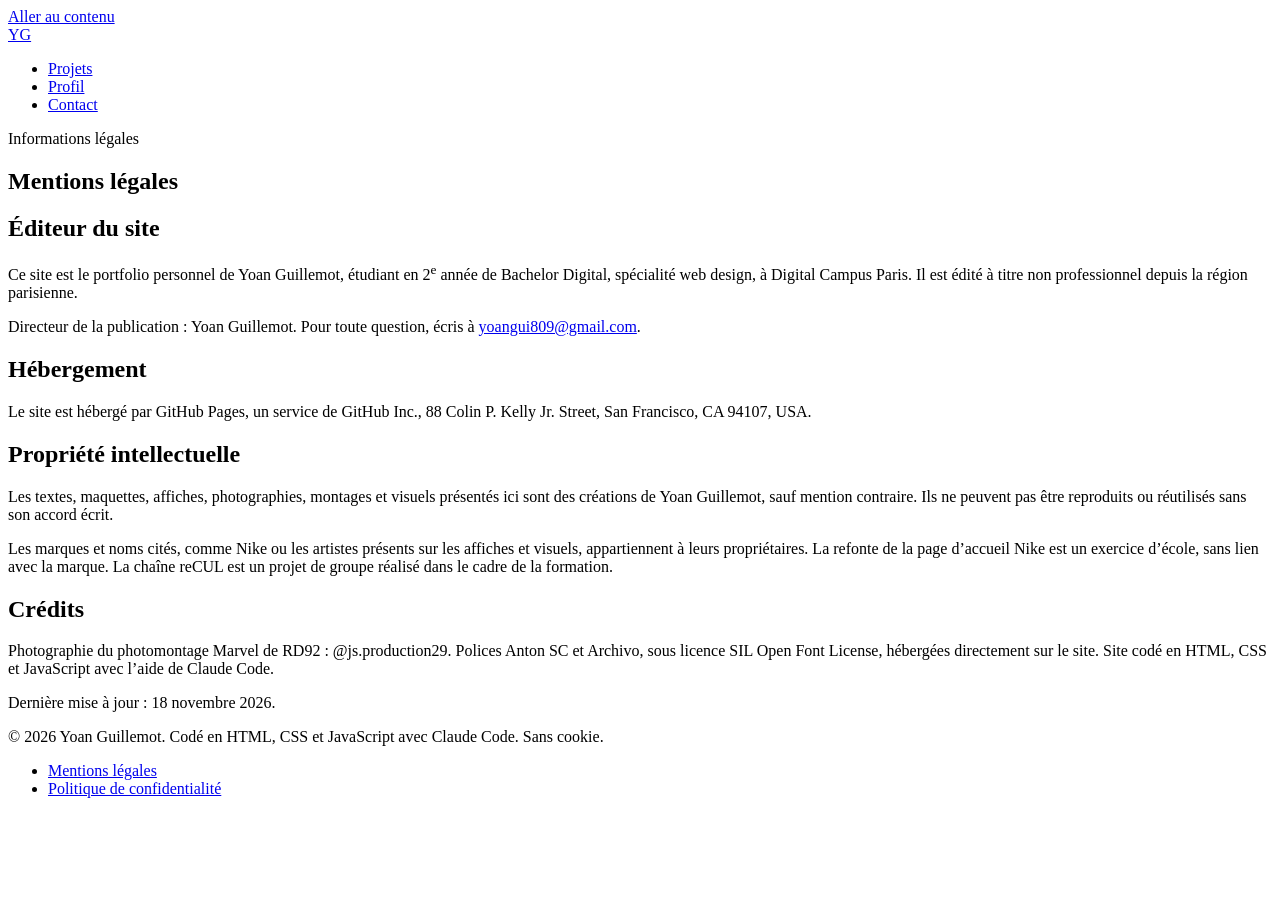
==== mentions-legales.html @ 820a6b9c "Publication portfolio" ====
<!doctype html>
<html lang="fr">
<head>
  <meta charset="utf-8">
  <meta name="viewport" content="width=device-width, initial-scale=1">
  <meta http-equiv="Content-Security-Policy" content="default-src 'self'; script-src 'none'; style-src 'self' 'unsafe-inline'; img-src 'self'; font-src 'self'; connect-src 'none'; object-src 'none'; base-uri 'self'; form-action 'self'; upgrade-insecure-requests">
  <meta name="referrer" content="strict-origin-when-cross-origin">
  <title>Mentions légales | Yoan Guillemot, portfolio</title>
  <meta name="description" content="Mentions légales du portfolio de Yoan Guillemot, étudiant en web design : éditeur, hébergement, propriété intellectuelle et crédits.">
  <link rel="canonical" href="https://heinf0.github.io/portfolio/mentions-legales.html">
  <meta name="theme-color" content="#181717">
  <link rel="icon" href="assets/favicon.svg" type="image/svg+xml">
  <link rel="preload" href="assets/fonts/anton-sc.woff2" as="font" type="font/woff2" crossorigin>
  <link rel="preload" href="assets/fonts/archivo.woff2" as="font" type="font/woff2" crossorigin>
  <link rel="stylesheet" href="css/style.css">
</head>
<body>
  <a class="skip" href="#contenu">Aller au contenu</a>

  <header class="site-header">
    <a class="logo" href="index.html" aria-label="Yoan Guillemot, retour à l’accueil">YG</a>
    <nav aria-label="Navigation principale">
      <ul>
        <li><a href="index.html#interfaces">Projets</a></li>
        <li><a href="index.html#profil">Profil</a></li>
        <li><a href="index.html#contact">Contact</a></li>
      </ul>
    </nav>
  </header>

  <main id="contenu" class="legal">
    <article>
      <p class="eyebrow">Informations légales</p>
      <h1>Mentions légales</h1>

      <h2>Éditeur du site</h2>
      <p>Ce site est le portfolio personnel de Yoan Guillemot, étudiant en 2<sup>e</sup> année de Bachelor Digital, spécialité web design, à Digital Campus Paris. Il est édité à titre non professionnel depuis la région parisienne.</p>
      <p>Directeur de la publication&nbsp;: Yoan Guillemot. Pour toute question, écris à <a href="mailto:yoangui809@gmail.com">yoangui809@gmail.com</a>.</p>

      <h2>Hébergement</h2>
      <p>Le site est hébergé par GitHub Pages, un service de GitHub Inc., 88 Colin P. Kelly Jr. Street, San Francisco, CA 94107, USA.</p>

      <h2>Propriété intellectuelle</h2>
      <p>Les textes, maquettes, affiches, photographies, montages et visuels présentés ici sont des créations de Yoan Guillemot, sauf mention contraire. Ils ne peuvent pas être reproduits ou réutilisés sans son accord écrit.</p>
      <p>Les marques et noms cités, comme Nike ou les artistes présents sur les affiches et visuels, appartiennent à leurs propriétaires. La refonte de la page d’accueil Nike est un exercice d’école, sans lien avec la marque. La chaîne reCUL est un projet de groupe réalisé dans le cadre de la formation.</p>

      <h2>Crédits</h2>
      <p>Photographie du photomontage Marvel de RD92&nbsp;: @js.production29. Polices Anton SC et Archivo, sous licence SIL Open Font License, hébergées directement sur le site. Site codé en HTML, CSS et JavaScript avec l’aide de Claude Code.</p>

      <p class="updated">Dernière mise à jour&nbsp;: 18 novembre 2026.</p>
    </article>
  </main>

  <footer class="site-footer">
    <p>© 2026 Yoan Guillemot. Codé en HTML, CSS et JavaScript avec Claude Code. Sans cookie.</p>
    <ul class="legal-links">
      <li><a class="arrow" href="mentions-legales.html" aria-current="page">Mentions légales</a></li>
      <li><a class="arrow" href="politique-confidentialite.html">Politique de confidentialité</a></li>
    </ul>
  </footer>
</body>
</html>
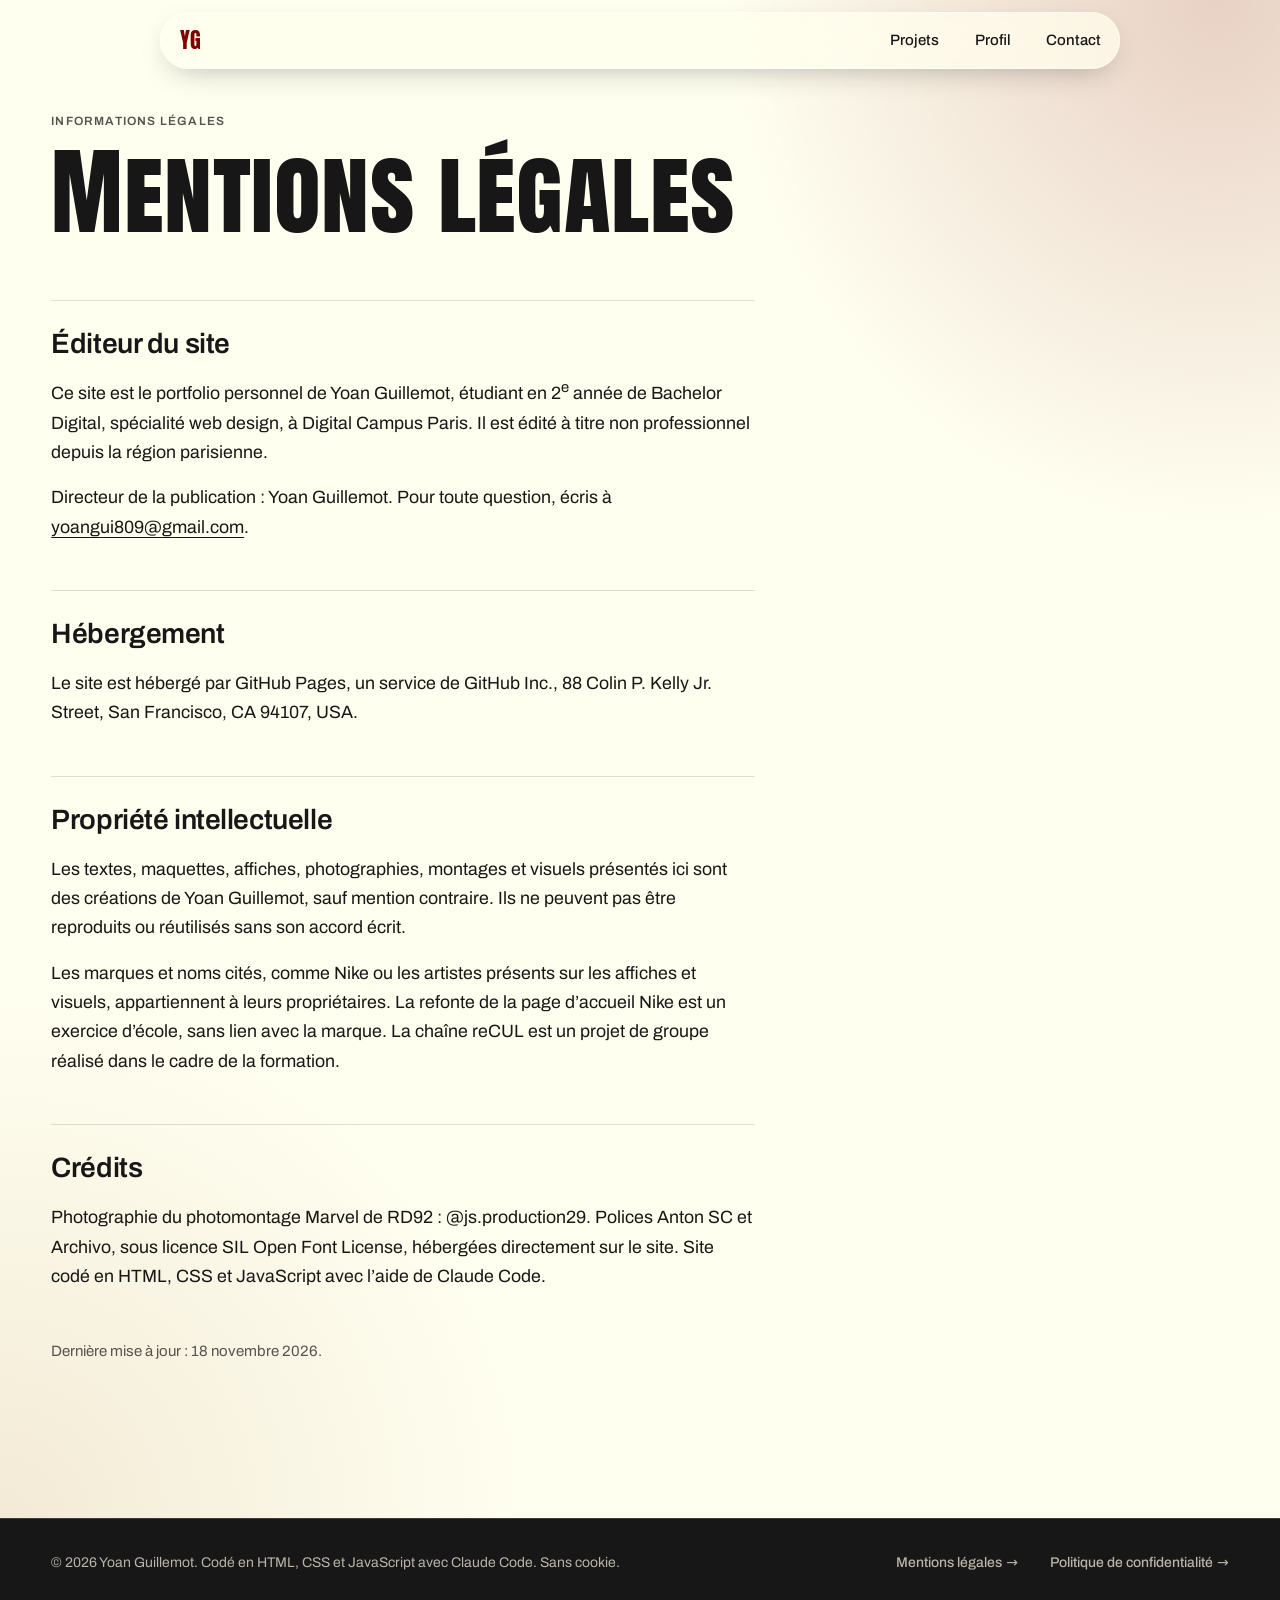
==== commit d5a2e800: "Fix chemins CSS et JS" ====
--- a/mentions-legales.html
+++ b/mentions-legales.html
@@ -12,7 +12,7 @@
   <link rel="icon" href="assets/favicon.svg" type="image/svg+xml">
   <link rel="preload" href="assets/fonts/anton-sc.woff2" as="font" type="font/woff2" crossorigin>
   <link rel="preload" href="assets/fonts/archivo.woff2" as="font" type="font/woff2" crossorigin>
-  <link rel="stylesheet" href="css/style.css">
+  <link rel="stylesheet" href="style.css">
 </head>
 <body>
   <a class="skip" href="#contenu">Aller au contenu</a>
--- a/style.css
+++ b/style.css
@@ -0,0 +1,2186 @@
+@font-face {
+  font-family: "Anton SC";
+  src: url("../assets/fonts/anton-sc.woff2") format("woff2");
+  font-display: swap;
+}
+
+@font-face {
+  font-family: "Archivo";
+  src: url("../assets/fonts/archivo.woff2") format("woff2");
+  font-weight: 400 700;
+  font-display: swap;
+}
+
+:root {
+  --ivory: #fffff0;
+  --sand: #f3ead6;
+  --ink: #181717;
+  --red: #810100;
+  --ember: #4a0a08;
+
+  --bg: var(--ivory);
+  --fg: var(--ink);
+  --muted: #57534e;
+  --accent: var(--red);
+  --line: rgb(24 23 23 / 0.14);
+
+  --display: "Anton SC", "Impact", "Arial Narrow", sans-serif;
+  --text: "Archivo", system-ui, -apple-system, "Segoe UI", sans-serif;
+
+  --gutter: clamp(1rem, 4vw, 3.5rem);
+  --gap: clamp(0.75rem, 1.6vw, 1.5rem);
+  --space: clamp(5rem, 12vw, 11rem);
+  --ease: cubic-bezier(0.16, 1, 0.3, 1);
+  --ease-out: cubic-bezier(0.23, 1, 0.32, 1);
+
+  --shadow:
+    0 1px 1px rgb(12 6 4 / 0.06),
+    0 2px 6px rgb(12 6 4 / 0.08),
+    0 18px 36px -12px rgb(12 6 4 / 0.22),
+    0 48px 90px -30px rgb(12 6 4 / 0.32);
+  --shadow-lift:
+    0 2px 4px rgb(12 6 4 / 0.08),
+    0 10px 20px -6px rgb(12 6 4 / 0.18),
+    0 34px 60px -16px rgb(12 6 4 / 0.34),
+    0 80px 120px -40px rgb(12 6 4 / 0.4);
+  --rim: rgb(255 255 255 / 0.16);
+}
+
+.dark,
+.contact,
+.site-footer {
+  --bg: var(--ink);
+  --fg: var(--ivory);
+  --muted: #b9b4a7;
+  --accent: #ff9b8a;
+  --line: rgb(255 255 240 / 0.16);
+}
+
+*,
+*::before,
+*::after {
+  box-sizing: border-box;
+}
+
+html {
+  scroll-behavior: smooth;
+  scroll-padding-top: 5.5rem;
+  -webkit-text-size-adjust: 100%;
+}
+
+main {
+  overflow-x: clip;
+}
+
+body {
+  margin: 0;
+  background: var(--ivory);
+  color: var(--fg);
+  font: 400 clamp(1rem, 0.95rem + 0.2vw, 1.125rem) / 1.65 var(--text);
+  -webkit-font-smoothing: antialiased;
+}
+
+h1,
+h2,
+h3,
+p,
+dl,
+dd,
+ol,
+ul,
+figure {
+  margin: 0;
+}
+
+ol,
+ul {
+  padding: 0;
+  list-style: none;
+}
+
+sup {
+  line-height: 0;
+}
+
+img {
+  display: block;
+  max-width: 100%;
+  height: auto;
+}
+
+a {
+  color: inherit;
+  text-decoration-thickness: 1px;
+  text-underline-offset: 0.2em;
+}
+
+:focus-visible {
+  outline: 2px solid var(--accent);
+  outline-offset: 3px;
+}
+
+::selection {
+  background: var(--red);
+  color: var(--ivory);
+}
+
+.skip {
+  position: absolute;
+  left: var(--gutter);
+  top: -4rem;
+  z-index: 60;
+  padding: 0.5rem 1rem;
+  background: var(--ink);
+  color: var(--ivory);
+}
+
+.skip:focus {
+  top: 0.5rem;
+}
+
+.eyebrow,
+.kicker,
+.label,
+.timeline time,
+.carousel-hint {
+  font-size: 0.75rem;
+  font-weight: 600;
+  letter-spacing: 0.1em;
+  text-transform: uppercase;
+}
+
+.site-header {
+  position: fixed;
+  top: 0.75rem;
+  left: 50%;
+  z-index: 50;
+  display: flex;
+  align-items: center;
+  justify-content: space-between;
+  gap: 1rem;
+  width: min(100% - 2 * var(--gutter), 60rem);
+  padding: 0.55rem 0.6rem 0.55rem 1.25rem;
+  border-radius: 999px;
+  color: var(--ink);
+  background: rgb(255 255 240 / 0.72);
+  backdrop-filter: blur(16px) saturate(1.5);
+  -webkit-backdrop-filter: blur(16px) saturate(1.5);
+  box-shadow: inset 0 0 0 1px rgb(255 255 255 / 0.5), 0 10px 30px -12px rgb(24 23 23 / 0.35);
+  translate: -50% 0;
+  transition: background-color 0.4s var(--ease-out), color 0.4s var(--ease-out);
+}
+
+.site-header ul a {
+  display: inline-block;
+  padding: 0.45rem 0.6rem;
+}
+
+[data-header="dark"] .site-header {
+  color: var(--ivory);
+  background: rgb(24 23 23 / 0.55);
+  box-shadow: inset 0 0 0 1px rgb(255 255 255 / 0.1), 0 10px 30px -12px rgb(0 0 0 / 0.6);
+}
+
+.logo {
+  font: 1.375rem/1 var(--display);
+  color: var(--red);
+  text-decoration: none;
+  transition: color 0.5s var(--ease);
+}
+
+[data-header="dark"] .logo {
+  color: var(--ivory);
+}
+
+.site-header ul {
+  display: flex;
+  gap: clamp(0rem, 1.5vw, 1rem);
+  font-size: 0.9375rem;
+}
+
+.site-header nav a,
+.arrow {
+  font-weight: 500;
+  text-decoration: none;
+  background: linear-gradient(currentColor, currentColor) 0 100% / 0 1px no-repeat;
+  transition: background-size 0.3s var(--ease-out);
+}
+
+.site-header nav a[aria-current] {
+  background-size: 100% 1px;
+}
+
+@media (hover: hover) and (pointer: fine) {
+  .site-header nav a:hover,
+  .arrow:hover {
+    background-size: 100% 1px;
+  }
+
+  .arrow:hover::after {
+    translate: 0.25em 0;
+  }
+
+  .arrow[download]:hover::after {
+    translate: 0 0.15em;
+  }
+}
+
+.arrow::after {
+  content: "→";
+  display: inline-block;
+  margin-left: 0.3em;
+  transition: translate 0.3s var(--ease-out);
+}
+
+.arrow[download]::after {
+  content: "↓";
+}
+
+.hint {
+  color: var(--muted);
+  font-size: 0.8125rem;
+}
+
+.work,
+.profile,
+.contact,
+.site-footer {
+  padding-inline: var(--gutter);
+}
+
+.eyebrow {
+  color: var(--muted);
+}
+
+h1 .name {
+  display: block;
+  font: clamp(3.6rem, 13vw, 10.5rem) / 0.88 var(--display);
+  letter-spacing: -0.035em;
+  margin-left: -0.04em;
+}
+
+.line {
+  display: block;
+  overflow: hidden;
+  padding: 0 0.08em 0.06em 0;
+}
+
+.line > span {
+  display: block;
+}
+
+.actions {
+  display: flex;
+  flex-wrap: wrap;
+  align-items: center;
+  gap: 1.25rem 2rem;
+  margin-top: 0.5rem;
+}
+
+.button {
+  display: inline-block;
+  padding: 0.95rem 1.6rem;
+  border-radius: 999px;
+  background: var(--ink);
+  color: var(--ivory);
+  font-weight: 600;
+  text-decoration: none;
+  box-shadow: inset 0 1px 0 rgb(255 255 255 / 0.14), 0 10px 20px -12px rgb(24 23 23 / 0.7);
+  transition: background-color 0.2s ease, translate 0.25s var(--ease-out), scale 0.16s var(--ease-out);
+}
+
+@media (hover: hover) and (pointer: fine) {
+  .button:hover {
+    background: var(--red);
+    translate: 0 -2px;
+  }
+}
+
+.button:active {
+  scale: 0.97;
+}
+
+.now {
+  max-width: 34rem;
+  padding-top: 1.25rem;
+  border-top: 1px solid var(--line);
+  color: var(--muted);
+  font-size: 0.9375rem;
+}
+
+.now a {
+  color: var(--fg);
+  font-weight: 600;
+}
+
+.dot {
+  display: inline-block;
+  margin-right: 0.6rem;
+  vertical-align: 0.1em;
+  width: 0.5rem;
+  height: 0.5rem;
+  border-radius: 50%;
+  background: var(--red);
+  animation: pulse 2.4s var(--ease) infinite;
+}
+
+@keyframes pulse {
+  50% {
+    opacity: 0.25;
+  }
+}
+
+.work,
+.profile,
+.contact {
+  position: relative;
+  padding-block: var(--space);
+  color: var(--fg);
+}
+
+#interfaces {
+  background: linear-gradient(var(--ivory), var(--sand));
+}
+
+.dark {
+  padding-top: 0;
+  background:
+    radial-gradient(55% 35% at 100% 18%, rgb(129 1 0 / 0.32), transparent 70%),
+    radial-gradient(45% 30% at 0% 70%, rgb(129 1 0 / 0.18), transparent 70%),
+    var(--ink);
+}
+
+.dark::before,
+.profile::before,
+.contact::before {
+  content: "";
+  display: block;
+  height: clamp(8rem, 26vh, 16rem);
+  margin: 0 calc(var(--gutter) * -1) var(--space);
+  background: linear-gradient(var(--from), var(--via) 55%, var(--to));
+}
+
+.dark::before {
+  --from: #f7f6f2;
+  --via: var(--ember);
+  --to: var(--ink);
+}
+
+.dark + .dark {
+  padding-top: var(--space);
+}
+
+.dark + .dark::before {
+  display: none;
+}
+
+.profile {
+  padding-top: 0;
+  background: linear-gradient(var(--ivory) 30%, var(--sand));
+}
+
+.profile::before {
+  --from: var(--ink);
+  --via: #6b2a1f;
+  --to: var(--ivory);
+}
+
+.contact {
+  padding-top: 0;
+  background:
+    radial-gradient(70% 60% at 10% 100%, rgb(129 1 0 / 0.6), transparent 70%),
+    radial-gradient(40% 40% at 100% 40%, rgb(129 1 0 / 0.2), transparent 70%),
+    var(--ink);
+}
+
+.contact::before {
+  --from: var(--sand);
+  --via: var(--ember);
+  --to: var(--ink);
+}
+
+.section-head {
+  display: grid;
+  gap: 1rem;
+  margin-bottom: clamp(3.5rem, 8vw, 7rem);
+}
+
+.section-head h2,
+.contact h2 {
+  font: clamp(2.6rem, 8vw, 7.5rem) / 0.98 var(--display);
+  letter-spacing: -0.03em;
+  text-wrap: balance;
+}
+
+.section-head > p:last-child {
+  max-width: 36ch;
+  color: var(--muted);
+  font-size: clamp(1.0625rem, 1rem + 0.3vw, 1.25rem);
+}
+
+.project {
+  display: grid;
+  gap: clamp(1.75rem, 4vw, 3rem);
+}
+
+.project + .project {
+  margin-top: var(--space);
+}
+
+.head {
+  display: grid;
+  gap: 0.875rem;
+  align-content: start;
+}
+
+.kicker {
+  display: flex;
+  align-items: baseline;
+  gap: 0.75rem;
+  color: var(--muted);
+}
+
+.num {
+  font-family: var(--display);
+  font-size: 1rem;
+  letter-spacing: 0;
+  color: var(--accent);
+}
+
+.head h3 {
+  max-width: 20ch;
+  font-size: clamp(1.75rem, 1.1rem + 2.4vw, 3.25rem);
+  font-weight: 600;
+  line-height: 1.04;
+  letter-spacing: -0.025em;
+  text-wrap: balance;
+}
+
+.meta {
+  color: var(--muted);
+  font-size: 0.9375rem;
+}
+
+.text {
+  display: grid;
+  gap: 1.1rem;
+  align-content: start;
+  max-width: 38rem;
+}
+
+.text .links,
+.contact .links {
+  display: flex;
+  flex-wrap: wrap;
+  gap: 0.75rem 2rem;
+  padding-top: 0.25rem;
+}
+
+.stage {
+  --tint: transparent;
+  --tint-2: transparent;
+  position: relative;
+  display: grid;
+  gap: var(--gap);
+  align-items: start;
+  padding: clamp(1.25rem, 5vw, 5rem);
+  border-radius: 6px;
+  overflow: hidden;
+  background:
+    radial-gradient(90% 80% at 15% 0%, color-mix(in srgb, var(--tint) 85%, white), transparent 75%),
+    radial-gradient(70% 60% at 100% 100%, color-mix(in srgb, var(--tint-2) 85%, black), transparent 70%),
+    linear-gradient(160deg, var(--tint), var(--tint-2));
+  box-shadow: inset 0 1px 0 rgb(255 255 255 / 0.25), inset 0 0 0 1px rgb(255 255 255 / 0.06);
+}
+
+.stage a {
+  display: block;
+  overflow: hidden;
+  border-radius: var(--r-in, var(--r));
+  cursor: zoom-in;
+}
+
+.stage img {
+  width: 100%;
+  transition: scale 0.6s var(--ease-out);
+}
+
+.stage figure {
+  --r: 0px;
+  position: relative;
+  isolation: isolate;
+  border-radius: var(--r);
+  translate: 0 calc(var(--py, 0px) + var(--lift, 0px));
+  transition: translate 0.3s var(--ease-out);
+}
+
+.stage figure::before {
+  content: "";
+  position: absolute;
+  inset: 0;
+  z-index: -1;
+  border-radius: inherit;
+  box-shadow: var(--shadow-lift);
+  opacity: 0;
+  pointer-events: none;
+  transition: opacity 0.3s var(--ease-out);
+}
+
+.stage figure > a {
+  outline: 1px solid var(--rim);
+  outline-offset: -1px;
+}
+
+@media (hover: hover) and (pointer: fine) {
+  .stage figure:has(> a:hover) {
+    --lift: -3px;
+  }
+
+  .stage figure:has(> a:hover)::before {
+    opacity: 1;
+  }
+
+  .stage a:hover img {
+    scale: 1.03;
+  }
+}
+
+.stage a:active img {
+  scale: 1.01;
+  transition-duration: 0.16s;
+}
+
+figcaption,
+.caption {
+  padding-top: 0.75rem;
+  color: color-mix(in srgb, currentColor 70%, transparent);
+  font-size: 0.8125rem;
+}
+
+.board {
+  --r: 4px;
+}
+
+.board > a {
+  box-shadow: var(--shadow);
+}
+
+[data-layout="single"] .board,
+[data-layout="single"] .video {
+  color: var(--ivory);
+}
+
+.video {
+  --r: 10px;
+  color: var(--ink);
+}
+
+.video > a {
+  box-shadow: var(--shadow);
+}
+
+.browser {
+  --r: 10px;
+  --r-in: 0 0 10px 10px;
+  padding-top: 1.9rem;
+  background:
+    radial-gradient(circle at 1.1rem 0.95rem, #d8d3c6 0.25rem, transparent 0.27rem),
+    radial-gradient(circle at 1.95rem 0.95rem, #d8d3c6 0.25rem, transparent 0.27rem),
+    radial-gradient(circle at 2.8rem 0.95rem, #d8d3c6 0.25rem, transparent 0.27rem),
+    linear-gradient(#fdfcf8, #f2efe5 1.9rem, #fbfaf6 1.9rem);
+  box-shadow: inset 0 1px 0 #fff, inset 0 0 0 1px rgb(24 23 23 / 0.06), var(--shadow);
+}
+
+.browser[data-url]::after {
+  content: attr(data-url);
+  position: absolute;
+  top: 0.45rem;
+  left: 50%;
+  translate: -50% 0;
+  padding: 0.1rem 0.9rem;
+  border-radius: 999px;
+  background: #efece3;
+  color: #7d786d;
+  font-size: 0.6875rem;
+  white-space: nowrap;
+}
+
+.browser.ghost {
+  background: rgb(255 255 255 / 0.55);
+}
+
+.browser.ghost figcaption {
+  padding: 0.6rem 0.9rem 0.8rem;
+  color: #6f6a60;
+}
+
+.card {
+  --r: 10px;
+  --r-in: 6px;
+  padding: 0.6rem 0.6rem 0;
+  background: rgb(255 255 255 / 0.82);
+  color: #5d6275;
+  box-shadow: inset 0 1px 0 #fff, inset 0 0 0 1px rgb(24 23 23 / 0.05), var(--shadow);
+}
+
+.card figcaption {
+  padding: 0.5rem 0.2rem 0.7rem;
+}
+
+.phone {
+  --r: 1.9rem;
+  --r-in: 1.5rem;
+  padding: 0.45rem;
+  background: linear-gradient(150deg, #34343a, #0d0d10 45%, #1b1b20);
+  box-shadow:
+    inset 0 0 0 1px rgb(255 255 255 / 0.1),
+    inset 0 1px 0 rgb(255 255 255 / 0.22),
+    var(--shadow);
+}
+
+.phone figcaption {
+  position: absolute;
+  bottom: -2rem;
+  left: 0.5rem;
+  color: var(--ink);
+}
+
+.phone.scroll img {
+  aspect-ratio: 9 / 18;
+  object-fit: cover;
+  object-position: top;
+}
+
+.poster > a {
+  box-shadow: 0 2px 6px rgb(0 0 0 / 0.3), 0 36px 70px -28px rgb(0 0 0 / 0.85);
+}
+
+[data-layout="single"] {
+  justify-items: center;
+}
+
+[data-layout="single"] figure {
+  width: min(100%, 68rem);
+}
+
+#recul .video {
+  width: min(100%, 776px);
+}
+
+[data-layout="phones"] .board {
+  justify-self: center;
+  width: min(100%, 883px);
+}
+
+.card {
+  justify-self: center;
+  width: min(100%, calc(var(--native) / 1.03 + 1.2rem));
+}
+
+[data-layout="lead-cards"] {
+  grid-template-columns: repeat(3, minmax(0, 1fr));
+}
+
+[data-layout="lead-cards"] .browser {
+  grid-column: 1 / -1;
+}
+
+#campus-connect .browser {
+  justify-self: center;
+  width: min(100%, 1506px);
+}
+
+#noise .browser {
+  justify-self: center;
+  width: min(100%, 914px);
+}
+
+[data-layout="phones"] .phone {
+  justify-self: center;
+  width: min(100%, calc(390px + 0.6rem));
+}
+
+[data-layout="pair"] .ghost {
+  max-width: 28rem;
+}
+
+[data-layout="noise"] .phone {
+  width: min(62%, 16rem);
+  justify-self: center;
+  margin: 0 auto 2rem;
+}
+
+[data-layout="phones"] {
+  grid-template-columns: repeat(3, minmax(0, 1fr));
+  gap: clamp(0.5rem, 2vw, 2rem);
+}
+
+[data-layout="phones"] .board {
+  grid-column: 1 / -1;
+  margin-top: clamp(1.5rem, 4vw, 3rem);
+  color: var(--ink);
+}
+
+[data-layout="phones"] .phone,
+.shorts .phone {
+  --r: 1.4rem;
+  --r-in: 1.15rem;
+  padding: 0.3rem;
+}
+
+.heinfo {
+  --y: #f1ff0a;
+  --n: #0d0d11;
+  padding-inline: 0;
+  color: var(--y);
+  background:
+    radial-gradient(50% 45% at 85% 10%, rgb(241 255 10 / 0.22), transparent 70%),
+    radial-gradient(40% 40% at 0% 100%, rgb(241 255 10 / 0.1), transparent 70%),
+    var(--n);
+  box-shadow: 0 0 0 1px rgb(241 255 10 / 0.12) inset;
+}
+
+.heinfo .mark {
+  width: clamp(4.5rem, 10vw, 7.5rem);
+  margin-left: clamp(1.25rem, 5vw, 5rem);
+  border-radius: 50%;
+  box-shadow: 0 0 0 1px rgb(241 255 10 / 0.5);
+}
+
+.carousel {
+  display: grid;
+  grid-auto-flow: column;
+  grid-auto-columns: clamp(14rem, 62vw, 20rem);
+  gap: var(--gap);
+  padding: 0.5rem clamp(1.25rem, 5vw, 5rem) 1rem;
+  overflow-x: auto;
+  overscroll-behavior-x: contain;
+  scroll-snap-type: x mandatory;
+  scroll-padding-inline: clamp(1.25rem, 5vw, 5rem);
+  scrollbar-width: thin;
+  scrollbar-color: rgb(241 255 10 / 0.4) transparent;
+}
+
+.slide {
+  --r: 6px;
+  scroll-snap-align: start;
+}
+
+.slide > a {
+  box-shadow: 0 2px 6px rgb(0 0 0 / 0.4), 0 30px 50px -24px rgb(0 0 0 / 0.85);
+}
+
+.carousel-hint {
+  margin-top: -0.5rem;
+  padding-inline: clamp(1.25rem, 5vw, 5rem);
+  color: rgb(241 255 10 / 0.7);
+}
+
+.shorts {
+  display: grid;
+  grid-template-columns: repeat(3, minmax(0, 1fr));
+  gap: clamp(0.5rem, 2vw, 2rem);
+  width: 100%;
+  max-width: 44rem;
+  margin: clamp(1.5rem, 4vw, 3rem) auto 0;
+  padding-inline: clamp(1.25rem, 5vw, 5rem);
+}
+
+.heinfo .caption {
+  padding-inline: clamp(1.25rem, 5vw, 5rem);
+  color: rgb(241 255 10 / 0.7);
+}
+
+.bio {
+  display: grid;
+  gap: clamp(2rem, 5vw, 4rem);
+}
+
+.portrait {
+  overflow: hidden;
+  border-radius: 6px;
+  box-shadow: var(--shadow);
+}
+
+.portrait a {
+  display: block;
+  cursor: zoom-in;
+}
+
+.bio .text {
+  max-width: 40rem;
+}
+
+.lead {
+  font-size: clamp(1.3rem, 1rem + 1.2vw, 2rem);
+  line-height: 1.28;
+  letter-spacing: -0.012em;
+}
+
+.facts {
+  display: grid;
+  gap: clamp(3rem, 6vw, 4rem);
+  margin-top: var(--space);
+}
+
+.facts h3 {
+  margin-bottom: 1.25rem;
+  padding-bottom: 0.75rem;
+  border-bottom: 1px solid var(--ink);
+  font-size: 1.125rem;
+  font-weight: 600;
+}
+
+.facts dt {
+  font-weight: 600;
+}
+
+.facts dd {
+  margin-bottom: 1.1rem;
+  color: var(--muted);
+}
+
+.tools {
+  font-size: 0.9375rem;
+}
+
+.tools .label {
+  display: block;
+  margin-bottom: 0.25rem;
+  color: var(--muted);
+}
+
+.timeline li {
+  display: grid;
+  grid-template-columns: 6.5rem 1fr;
+  gap: 0 1rem;
+  padding-block: 0.8rem;
+  border-bottom: 1px solid var(--line);
+}
+
+.timeline time {
+  grid-row: span 2;
+  padding-top: 0.3em;
+  color: var(--red);
+}
+
+.timeline .where {
+  color: var(--muted);
+  font-size: 0.9375rem;
+}
+
+.contact {
+  display: grid;
+  gap: clamp(1.75rem, 4vw, 3rem);
+}
+
+.contact h2 {
+  max-width: 14ch;
+}
+
+.mail {
+  font-size: clamp(1.4rem, 0.6rem + 5.2vw, 5.5rem);
+  font-weight: 600;
+  letter-spacing: -0.03em;
+  line-height: 1;
+  overflow-wrap: anywhere;
+  text-decoration-thickness: 0.05em;
+  text-underline-offset: 0.14em;
+  transition: color 0.35s var(--ease);
+}
+
+.mail:hover {
+  color: var(--accent);
+}
+
+.site-footer {
+  display: flex;
+  flex-wrap: wrap;
+  justify-content: space-between;
+  gap: 1rem 2rem;
+  padding-block: 2rem;
+  background: var(--ink);
+  color: var(--muted);
+  border-top: 1px solid var(--line);
+  font-size: 0.875rem;
+}
+
+.legal-links {
+  display: flex;
+  flex-wrap: wrap;
+  gap: 0.5rem 2rem;
+}
+
+.legal {
+  padding: clamp(3.5rem, 9vw, 7rem) var(--gutter) var(--space);
+  background:
+    radial-gradient(55% 50% at 95% 0%, rgb(129 1 0 / 0.18), transparent 70%),
+    radial-gradient(60% 50% at 0% 100%, var(--sand), transparent 70%),
+    var(--ivory);
+}
+
+.legal article {
+  max-width: 44rem;
+}
+
+.legal h1 {
+  margin: 1rem 0 clamp(2.5rem, 6vw, 4rem);
+  font: clamp(2.6rem, 8vw, 6rem) / 0.92 var(--display);
+  letter-spacing: -0.03em;
+  text-wrap: balance;
+}
+
+.legal h2 {
+  margin: 3rem 0 0.75rem;
+  padding-top: 1.25rem;
+  border-top: 1px solid var(--line);
+  font-size: clamp(1.25rem, 1rem + 1vw, 1.75rem);
+  font-weight: 600;
+  letter-spacing: -0.015em;
+}
+
+.legal p + p {
+  margin-top: 1rem;
+}
+
+.legal .updated {
+  margin-top: 3rem;
+  color: var(--muted);
+  font-size: 0.9375rem;
+}
+
+.viewer {
+  width: 100%;
+  max-width: none;
+  height: 100%;
+  max-height: none;
+  margin: 0;
+  padding: var(--gutter);
+  border: 0;
+  background: rgb(24 23 23 / 0.95);
+  --accent: var(--ivory);
+}
+
+.viewer[open] {
+  display: grid;
+  place-items: center;
+  animation: fade 0.25s var(--ease-out);
+}
+
+.viewer::backdrop {
+  background: transparent;
+}
+
+body:has(.viewer[open]) {
+  overflow: hidden;
+}
+
+.viewer img {
+  max-width: 100%;
+  max-height: calc(100dvh - 2 * var(--gutter) - 3rem);
+  object-fit: contain;
+  animation: rise 0.4s var(--ease-out);
+}
+
+.viewer form {
+  position: absolute;
+  top: 1rem;
+  right: var(--gutter);
+}
+
+.viewer button {
+  padding: 0.5rem 0;
+  border: 0;
+  background: none;
+  color: var(--ivory);
+  font: 600 0.8125rem var(--text);
+  letter-spacing: 0.1em;
+  text-transform: uppercase;
+  cursor: pointer;
+}
+
+@keyframes fade {
+  from {
+    opacity: 0;
+  }
+}
+
+@keyframes rise {
+  from {
+    opacity: 0;
+    transform: translateY(1rem) scale(0.96);
+  }
+}
+
+.js [data-reveal],
+.js .timeline li,
+.js .facts h3,
+.js .facts dt,
+.js .facts dd,
+.js .tools,
+.js .section-head > * {
+  --le: clamp(0, calc(var(--e, 1) * 1.25 - var(--o, 0)), 1);
+  opacity: clamp(0, calc(var(--le) * 1.6 - 0.15), 1);
+  transform: translate3d(0, calc((1 - var(--le)) * 4.5rem), 0);
+}
+
+.js .section-head[data-reveal] {
+  opacity: 1;
+  transform: none;
+}
+
+.js .section-head > * {
+  transform: translate3d(calc((1 - var(--le)) * -5vw), calc((1 - var(--le)) * 2rem), 0);
+}
+
+.js .section-head > :nth-child(2),
+.js .project .text,
+.js .facts dd {
+  --o: 0.12;
+}
+
+.js .section-head > :nth-child(3) {
+  --o: 0.24;
+}
+
+.js .timeline li {
+  transform: translate3d(calc((1 - var(--le)) * -3rem), 0, 0);
+}
+
+.js .stage[data-reveal] {
+  opacity: clamp(0, calc(var(--e, 1) * 2), 1);
+  transform: translate3d(0, calc((1 - var(--le)) * 6rem), 0) scale(calc(0.9 + 0.1 * var(--le)));
+}
+
+.js .stage figure {
+  --fe: clamp(0, calc(var(--e, 1) * 1.5 - var(--o, 0)), 1);
+  opacity: clamp(0, calc(var(--fe) * 1.6), 1);
+  transform: translate3d(0, calc((1 - var(--fe)) * 3rem), 0);
+}
+
+.js .stage figure img,
+.js .portrait img {
+  transform: scale(calc(1.12 - 0.12 * var(--fe, var(--e, 1))));
+}
+
+.js .feature-photo img {
+  transform: scale(calc(1.18 - 0.18 * var(--e, 1)));
+}
+
+.js .track .poster {
+  opacity: calc(0.3 + 0.7 * var(--e, 1));
+  transform: scale(calc(0.86 + 0.14 * var(--e, 1)));
+}
+
+.js .set-card {
+  opacity: clamp(0, calc(var(--e, 1) * 1.6), 1);
+  transform: translate3d(calc((1 - var(--e, 1)) * 6rem), 0, 0);
+}
+
+@media (min-width: 48em) and (prefers-reduced-motion: no-preference) {
+  .js main > section:not([data-pin]) {
+    scale: calc(0.95 + 0.05 * var(--se, 1));
+    border-radius: calc((1 - var(--se, 1)) * 3rem) calc((1 - var(--se, 1)) * 3rem) 0 0;
+    transform-origin: 50% 0;
+  }
+}
+
+.js .line > span {
+  transform: translate3d(0, 105%, 0);
+  transition: transform 1s var(--ease-out);
+}
+
+.js .line + .line > span {
+  transition-delay: 60ms;
+}
+
+.ready .line > span {
+  transform: none;
+}
+
+.js .opening .role,
+.js .opening .actions,
+.js .opening .eyebrow {
+  opacity: 0;
+  transition: opacity 0.8s var(--ease-out) 260ms;
+}
+
+.ready .opening .role,
+.ready .opening .actions,
+.ready .opening .eyebrow {
+  opacity: 1;
+}
+
+[data-speed] {
+  translate: 0 var(--py, 0px);
+  will-change: translate;
+}
+
+@media (min-width: 48em) {
+  [data-layout="pair"] {
+    grid-template-columns: repeat(12, minmax(0, 1fr));
+  }
+
+  [data-layout="pair"] > :first-child {
+    grid-column: 1 / 11;
+  }
+
+  [data-layout="pair"] > :nth-child(2) {
+    grid-column: 5 / 13;
+    grid-row: 2;
+    margin-top: -12%;
+  }
+
+  [data-layout="pair"] .ghost {
+    grid-column: 1 / 5;
+    grid-row: 2;
+    align-self: end;
+  }
+
+  [data-layout="noise"] {
+    grid-template-columns: repeat(12, minmax(0, 1fr));
+    align-items: center;
+  }
+
+  [data-layout="noise"] .browser {
+    grid-column: 1 / 9;
+  }
+
+  [data-layout="noise"] .phone {
+    grid-column: 9 / 13;
+    width: min(100%, 17rem);
+    margin: 0 0 2rem;
+    justify-self: center;
+  }
+
+  [data-layout="phones"] {
+    padding-inline: clamp(3rem, 10vw, 9rem);
+  }
+
+  .bio {
+    grid-template-columns: 5fr 7fr;
+    align-items: start;
+  }
+
+  .facts {
+    grid-template-columns: repeat(2, minmax(0, 1fr));
+  }
+
+  .facts > :first-child {
+    grid-column: 1 / -1;
+  }
+
+  .facts > :first-child dl {
+    display: grid;
+    grid-template-columns: repeat(2, minmax(0, 1fr));
+    column-gap: var(--gap);
+  }
+}
+
+@media (min-width: 64em) {
+  .section-head {
+    grid-template-columns: repeat(12, minmax(0, 1fr));
+    column-gap: var(--gap);
+    align-items: end;
+  }
+
+  .section-head .eyebrow {
+    grid-column: 1 / -1;
+  }
+
+  .section-head h2 {
+    grid-column: 1 / 9;
+  }
+
+  .section-head > p:last-child {
+    grid-column: 9 / -1;
+  }
+
+  .project {
+    grid-template-columns: repeat(12, minmax(0, 1fr));
+    column-gap: var(--gap);
+    row-gap: clamp(2.5rem, 4vw, 3.5rem);
+  }
+
+  .project .head {
+    grid-column: 1 / 7;
+  }
+
+  .project .text {
+    grid-column: 8 / -1;
+    padding-top: 2rem;
+  }
+
+  .project .stage {
+    grid-column: 1 / -1;
+  }
+
+  .project:nth-of-type(even) .head {
+    grid-column: 7 / -1;
+    grid-row: 1;
+  }
+
+  .project:nth-of-type(even) .text {
+    grid-column: 1 / 6;
+    grid-row: 1;
+  }
+
+  .heinfo {
+    grid-template-columns: auto 1fr;
+    align-items: center;
+  }
+
+  .heinfo .carousel,
+  .heinfo .carousel-hint,
+  .heinfo .shorts,
+  .heinfo .caption {
+    grid-column: 1 / -1;
+  }
+
+  .carousel {
+    grid-auto-columns: clamp(16rem, 22vw, 21rem);
+  }
+
+  .facts {
+    grid-template-columns: 5fr 7fr;
+  }
+
+  .facts > :first-child {
+    grid-column: auto;
+    grid-row: span 2;
+  }
+
+  .facts > :first-child dl {
+    display: block;
+  }
+
+  .facts > :last-child {
+    grid-column: 2;
+  }
+}
+
+@media (prefers-reduced-motion: reduce) {
+  html {
+    scroll-behavior: auto;
+  }
+
+  *,
+  *::before,
+  *::after {
+    animation-duration: 0.01ms !important;
+    animation-iteration-count: 1 !important;
+    transition-property: opacity, color, background-color !important;
+    transition-duration: 0.2s !important;
+    transition-delay: 0s !important;
+  }
+
+  .js [data-reveal],
+  .js .stage figure,
+  .js .stage figure img,
+  .js .portrait img,
+  .js .feature-photo img,
+  .js .timeline li,
+  .js .facts h3,
+  .js .facts dt,
+  .js .facts dd,
+  .js .tools,
+  .js .section-head > *,
+  .js .track .poster,
+  .js .set-card,
+  .js .line > span {
+    opacity: 1;
+    transform: none;
+  }
+
+  [data-pin] {
+    height: auto !important;
+  }
+
+  .manifesto {
+    --p: 1;
+  }
+
+  .manifesto .pin-stage,
+  .hscroll .pin-stage {
+    position: relative;
+    height: auto;
+    overflow-x: auto !important;
+  }
+
+  .opening .pin-stage {
+    position: relative;
+  }
+}
+
+.pin-stage {
+  position: sticky;
+  top: 0;
+  height: 100svh;
+  overflow: hidden;
+}
+
+.opening {
+  --k: clamp(0, calc(var(--p, 0) * 1.7), 1);
+  --t: clamp(0, calc(var(--p, 0) * 2.2 - 1.1), 1);
+  --s: 0.42;
+  position: relative;
+  height: 260svh;
+  background:
+    radial-gradient(55% 60% at 95% 10%, rgb(129 1 0 / 0.2), transparent 70%),
+    radial-gradient(70% 60% at 0% 100%, var(--sand), transparent 70%),
+    var(--ivory);
+}
+
+.opening-media {
+  position: absolute;
+  inset: 0;
+  overflow: hidden;
+  border-radius: calc(var(--k) * 36px);
+  transform-origin: 50% 36%;
+  transform: scale(calc(1 - (1 - var(--s)) * var(--k)));
+  box-shadow: var(--shadow);
+}
+
+.opening-media img {
+  width: 100%;
+  height: 100%;
+  object-fit: cover;
+  transform: scale(calc(1.12 - 0.12 * var(--k)));
+}
+
+.opening-media::after {
+  content: "";
+  position: absolute;
+  inset: 0;
+  background: linear-gradient(180deg, rgb(12 6 4 / 0.15), rgb(12 6 4 / 0.7) 85%);
+  opacity: calc(1 - var(--k));
+}
+
+.opening-title {
+  position: absolute;
+  inset: auto var(--gutter) clamp(2rem, 7vh, 4.5rem);
+  display: grid;
+  gap: clamp(1.25rem, 3vh, 2rem);
+  color: var(--ivory);
+  opacity: calc(1 - var(--k) * 2.4);
+  transform: translate3d(0, calc(var(--k) * -6vh), 0);
+}
+
+.opening-title .eyebrow {
+  color: rgb(255 255 240 / 0.75);
+}
+
+.opening .role {
+  display: block;
+  max-width: 24ch;
+  margin-top: clamp(0.75rem, 2vh, 1.5rem);
+  font-size: clamp(1.2rem, 1rem + 1.2vw, 2rem);
+  font-weight: 500;
+  line-height: 1.2;
+  color: #ffd2c8;
+}
+
+.opening .button {
+  background: var(--ivory);
+  color: var(--ink);
+}
+
+.satellites figure {
+  position: absolute;
+  width: clamp(6.5rem, 15vw, 15rem);
+  overflow: hidden;
+  border-radius: 10px;
+  box-shadow: var(--shadow);
+  opacity: var(--k);
+  transform: translate3d(calc((1 - var(--k)) * var(--x)), calc((1 - var(--k)) * var(--y)), 0) scale(calc(0.85 + 0.15 * var(--k)));
+}
+
+.satellites img {
+  width: 100%;
+}
+
+.satellites .s1 { --x: -60vw; --y: -20vh; top: 9%; left: var(--gutter); }
+.satellites .s2 { --x: 60vw; --y: -25vh; top: 12%; right: var(--gutter); width: clamp(6rem, 12vw, 12rem); }
+.satellites .s3 { --x: -55vw; --y: 30vh; bottom: 11%; left: 8%; width: clamp(8rem, 18vw, 18rem); }
+.satellites .s4 { --x: 55vw; --y: 35vh; bottom: 8%; right: 7%; width: clamp(5.5rem, 11vw, 11rem); }
+
+.opening-line {
+  position: absolute;
+  inset: auto var(--gutter) clamp(1.5rem, 6vh, 3.5rem);
+  max-width: 18ch;
+  margin-inline: auto;
+  font: clamp(1.6rem, 1rem + 2.6vw, 3.4rem) / 1 var(--display);
+  letter-spacing: -0.02em;
+  text-align: center;
+  text-wrap: balance;
+  opacity: var(--t);
+  transform: translate3d(0, calc((1 - var(--t)) * 3rem), 0);
+}
+
+.manifesto {
+  position: relative;
+  height: 230svh;
+  background: linear-gradient(var(--ivory), var(--sand));
+}
+
+.manifesto .pin-stage {
+  display: grid;
+  align-content: center;
+  gap: clamp(2rem, 6vh, 4rem);
+  padding: 5rem var(--gutter) 3rem;
+}
+
+.words {
+  max-width: 24ch;
+  font-size: clamp(1.9rem, 1rem + 3.4vw, 4.6rem);
+  font-weight: 600;
+  line-height: 1.08;
+  letter-spacing: -0.03em;
+  text-wrap: pretty;
+}
+
+.words span {
+  opacity: clamp(0.13, calc(var(--p, 0) * 1.35 * var(--n) - var(--i)), 1);
+}
+
+.manifesto-foot {
+  display: grid;
+  gap: 1rem;
+  max-width: 34rem;
+  color: var(--muted);
+  opacity: clamp(0, calc(var(--p, 0) * 4 - 2.8), 1);
+}
+
+.manifesto-foot strong {
+  color: var(--fg);
+}
+
+.hscroll .pin-stage {
+  display: flex;
+  align-items: center;
+  height: auto;
+  overflow-x: auto;
+  scroll-snap-type: x mandatory;
+  scrollbar-width: none;
+}
+
+.track {
+  display: flex;
+  gap: clamp(1rem, 2.5vw, 2.5rem);
+  padding: 2rem var(--gutter);
+  will-change: transform;
+}
+
+.poster-set {
+  display: flex;
+  flex: none;
+  align-items: center;
+  gap: inherit;
+}
+
+.set-card {
+  display: grid;
+  flex: none;
+  gap: 0.875rem;
+  align-content: center;
+  width: min(82vw, 26rem);
+  scroll-snap-align: start;
+}
+
+.set-card h3,
+.panel h3 {
+  font-size: clamp(1.6rem, 1.1rem + 1.8vw, 2.6rem);
+  font-weight: 600;
+  line-height: 1.05;
+  letter-spacing: -0.025em;
+  text-wrap: balance;
+}
+
+.set-card > p:last-child {
+  margin-top: 0.5rem;
+}
+
+.track .poster {
+  --r: 4px;
+  flex: none;
+  position: relative;
+  scroll-snap-align: center;
+  transition: translate 0.3s var(--ease-out);
+}
+
+.track .poster img {
+  width: auto;
+  height: min(62svh, 34rem);
+  transition: scale 0.6s var(--ease-out);
+}
+
+.track .poster > a {
+  display: block;
+  overflow: hidden;
+  border-radius: var(--r);
+  outline: 1px solid var(--rim);
+  outline-offset: -1px;
+  cursor: zoom-in;
+}
+
+@media (hover: hover) and (pointer: fine) {
+  .track .poster:has(> a:hover) {
+    translate: 0 -4px;
+  }
+
+  .track .poster a:hover img {
+    scale: 1.03;
+  }
+}
+
+.feature {
+  display: grid;
+  margin-top: var(--space);
+}
+
+.feature-photo {
+  grid-area: 1 / 1;
+  position: sticky;
+  top: 0;
+  height: 100svh;
+  padding: 5rem 0 1.25rem;
+}
+
+.feature-photo a {
+  display: block;
+  height: 100%;
+  overflow: hidden;
+  border-radius: 18px;
+  box-shadow: var(--shadow);
+  cursor: zoom-in;
+}
+
+.feature-photo img {
+  width: 100%;
+  height: 100%;
+  object-fit: cover;
+  transition: scale 0.8s var(--ease-out);
+}
+
+.feature-panels {
+  grid-area: 1 / 1;
+  position: relative;
+  z-index: 1;
+  display: grid;
+  gap: 45svh;
+  align-content: start;
+  padding: 70svh clamp(1rem, 4vw, 3.5rem) 30svh;
+}
+
+.panel {
+  display: grid;
+  gap: 0.875rem;
+  width: min(100%, 30rem);
+  padding: clamp(1.25rem, 3vw, 2.25rem);
+  border-radius: 16px;
+  background: rgb(24 23 23 / 0.72);
+  backdrop-filter: blur(18px) saturate(1.3);
+  -webkit-backdrop-filter: blur(18px) saturate(1.3);
+  box-shadow: inset 0 0 0 1px rgb(255 255 255 / 0.1), var(--shadow);
+}
+
+.panel.shots {
+  grid-template-columns: repeat(2, minmax(0, 1fr));
+  gap: 0.75rem;
+  justify-self: end;
+  padding: 0.75rem;
+}
+
+.panel.shots a {
+  display: block;
+  overflow: hidden;
+  border-radius: 8px;
+  cursor: zoom-in;
+}
+
+.panel.shots img {
+  width: 100%;
+  aspect-ratio: 4 / 3;
+  object-fit: cover;
+  transition: scale 0.6s var(--ease-out);
+}
+
+@media (hover: hover) and (pointer: fine) {
+  .feature a:hover img {
+    scale: 1.03;
+  }
+}
+
+@media (max-width: 47.99em) {
+  .opening {
+    --s: 0.5;
+    height: 200svh;
+  }
+
+  .opening-media {
+    transform-origin: 50% 30%;
+  }
+
+  .satellites figure {
+    width: 5.25rem;
+  }
+
+  .satellites .s1 {
+    top: 6.5rem;
+  }
+
+  .satellites .s2 {
+    top: 11rem;
+  }
+
+  .satellites .s3 {
+    bottom: 22%;
+    left: var(--gutter);
+  }
+
+  .satellites .s4 {
+    bottom: 26%;
+    right: var(--gutter);
+  }
+
+  .opening-line {
+    font-size: 1.5rem;
+  }
+
+  .site-header {
+    padding-left: 1rem;
+  }
+
+  .site-header ul a {
+    padding-inline: 0.45rem;
+  }
+}
+
+@media (min-width: 48em) {
+  .hscroll .pin-stage {
+    overflow: visible;
+    height: 100svh;
+    scroll-snap-type: none;
+  }
+
+  .panel.shots {
+    width: min(100%, 34rem);
+  }
+}
+
+.progress {
+  position: fixed;
+  inset: 0 0 auto;
+  z-index: 60;
+  height: 2px;
+  background: var(--red);
+  transform: scaleX(var(--progress, 0));
+  transform-origin: 0 50%;
+  pointer-events: none;
+}
+
+.download {
+  display: inline-flex;
+  align-items: center;
+  gap: 0.6rem;
+  padding: 0.8rem 1.25rem 0.8rem 1rem;
+  border-radius: 999px;
+  background: var(--ivory);
+  color: var(--ink);
+  font-weight: 600;
+  text-decoration: none;
+  box-shadow: inset 0 -1px 0 rgb(24 23 23 / 0.12), 0 12px 24px -14px rgb(0 0 0 / 0.8);
+  transition: translate 0.25s var(--ease-out), scale 0.16s var(--ease-out), background-color 0.2s ease;
+}
+
+.download .hint {
+  color: #6b655c;
+  font-weight: 500;
+}
+
+.icon {
+  width: 1.25rem;
+  height: 1.25rem;
+  flex: none;
+  transition: translate 0.3s var(--ease-out);
+}
+
+@media (hover: hover) and (pointer: fine) {
+  .download:hover {
+    translate: 0 -2px;
+    background: #fff;
+  }
+
+  .download:hover .icon {
+    translate: 0 2px;
+  }
+}
+
+.download:active {
+  scale: 0.97;
+}
+
+[data-layout="recul"] {
+  grid-template-columns: repeat(6, minmax(0, 1fr));
+}
+
+[data-layout="recul"] > :first-child {
+  grid-column: 1 / -1;
+}
+
+[data-layout="recul"] > :not(:first-child) {
+  grid-column: span 2;
+}
+
+.wave {
+  display: block;
+  width: 9rem;
+  height: 2.5rem;
+  margin-top: 1.25rem;
+  fill: var(--accent);
+}
+
+.wave rect {
+  transform-box: fill-box;
+  transform-origin: 50% 50%;
+  transform: scaleY(calc(0.15 + 0.85 * clamp(0, calc(var(--e, 1) * 1.6 - var(--o, 0) * 2), 1)));
+}
+
+.records {
+  display: grid;
+  gap: clamp(3.5rem, 7vw, 6rem) var(--gap);
+}
+
+.record {
+  display: grid;
+  gap: 0.75rem;
+  align-content: start;
+}
+
+.record h3 {
+  font-size: clamp(1.4rem, 1rem + 1.4vw, 2.1rem);
+  font-weight: 600;
+  line-height: 1.05;
+  letter-spacing: -0.02em;
+}
+
+.sleeve {
+  position: relative;
+  width: min(100%, 22rem);
+  aspect-ratio: 1;
+  margin-bottom: 1.25rem;
+}
+
+.cover {
+  position: absolute;
+  inset: 0;
+  z-index: 1;
+  display: block;
+  overflow: hidden;
+  border-radius: 4px;
+  box-shadow:
+    inset 0 0 0 1px rgb(255 255 255 / 0.12),
+    0 2px 6px rgb(0 0 0 / 0.35),
+    0 40px 70px -28px rgb(0 0 0 / 0.85);
+  transition: transform 0.45s var(--ease-out);
+}
+
+.vinyl {
+  position: absolute;
+  inset: 3%;
+  border-radius: 50%;
+  background:
+    radial-gradient(circle, var(--label, var(--red)) 0 15%, #111 15.5% 17%, transparent 17.5%),
+    repeating-radial-gradient(circle, #1b1b1d 0 1px, #0c0c0d 1px 3px);
+  box-shadow: inset 0 0 0 1px rgb(255 255 255 / 0.06), 0 20px 40px -20px rgb(0 0 0 / 0.9);
+  transform: translate3d(calc(var(--e, 1) * 34% + var(--pull, 0%)), 0, 0) rotate(calc(var(--e, 1) * 140deg + var(--spin, 0deg)));
+  transition: transform 0.6s var(--ease-out);
+}
+
+.vinyl::after {
+  content: "";
+  position: absolute;
+  inset: 0;
+  border-radius: 50%;
+  background: conic-gradient(from 210deg, transparent 0 20%, rgb(255 255 255 / 0.1) 25%, transparent 32% 70%, rgb(255 255 255 / 0.07) 76%, transparent 82%);
+}
+
+@media (hover: hover) and (pointer: fine) {
+  .record:hover .cover {
+    transform: translate3d(0, -4px, 0) rotate(-1.5deg);
+  }
+
+  .record:hover .vinyl {
+    --pull: 8%;
+    --spin: 60deg;
+  }
+}
+
+.cover img {
+  width: 100%;
+  height: 100%;
+  object-fit: cover;
+  transition: scale 0.6s var(--ease-out);
+}
+
+.play {
+  position: absolute;
+  right: 6%;
+  bottom: 6%;
+  width: 3rem;
+  height: 3rem;
+  padding: 0.8rem;
+  border-radius: 50%;
+  color: var(--ink);
+  background: rgb(255 255 240 / 0.92);
+  box-shadow: 0 10px 20px -8px rgb(0 0 0 / 0.7);
+  opacity: 0;
+  transform: scale(0.9);
+  transition: opacity 0.25s var(--ease-out), transform 0.3s var(--ease-out);
+}
+
+.cover:focus-visible .play {
+  opacity: 1;
+  transform: none;
+}
+
+@media (hover: hover) and (pointer: fine) {
+  .cover:hover img {
+    scale: 1.04;
+  }
+
+  .cover:hover .play {
+    opacity: 1;
+    transform: none;
+  }
+}
+
+.js .record .sleeve {
+  opacity: clamp(0, calc(var(--e, 1) * 1.8), 1);
+  transform: translate3d(0, calc((1 - var(--e, 1)) * 5rem), 0) scale(calc(0.9 + 0.1 * var(--e, 1)));
+}
+
+.js .record[data-reveal] {
+  opacity: 1;
+  transform: none;
+}
+
+.js .record > :not(.sleeve) {
+  opacity: clamp(0, calc(var(--e, 1) * 1.6 - 0.4), 1);
+  transform: translate3d(0, calc((1 - var(--e, 1)) * 2.5rem), 0);
+}
+
+.feature-panels .panel.shots + .panel.shots {
+  justify-self: start;
+}
+
+@media (min-width: 48em) {
+  .records {
+    grid-template-columns: repeat(3, minmax(0, 1fr));
+  }
+
+  .records > :nth-child(2) {
+    margin-top: clamp(4rem, 9vw, 9rem);
+  }
+
+  .records > :nth-child(3) {
+    margin-top: clamp(2rem, 4vw, 4rem);
+  }
+}
+
+@media (max-width: 47.99em) {
+  [data-layout="recul"] > :not(:first-child) {
+    grid-column: span 3;
+  }
+
+  [data-layout="recul"] > :last-child {
+    grid-column: 1 / -1;
+  }
+
+  .sleeve {
+    width: 78%;
+  }
+}
+
+@media (prefers-reduced-motion: reduce) {
+  .js .record .sleeve,
+  .js .record > :not(.sleeve) {
+    opacity: 1;
+    transform: none;
+  }
+
+  .vinyl {
+    transform: translate3d(30%, 0, 0);
+  }
+
+  .wave rect {
+    transform: none;
+  }
+}
+
+/* Scroll-driven word reveal (bio, project copy) */
+.split span {
+  --wi: clamp(0, calc((var(--w, 1) * (var(--n, 1) + 5) - var(--i, 0)) / 5), 1);
+  opacity: calc(0.12 + 0.88 * var(--wi));
+}
+
+h3.split span {
+  display: inline-block;
+  transform: translate3d(0, calc((1 - var(--wi)) * 0.45em), 0);
+}
+
+.bio .text {
+  gap: clamp(1.25rem, 3vw, 2rem);
+  max-width: 44rem;
+}
+
+.bio .lead {
+  font-size: clamp(1.7rem, 1rem + 2.4vw, 3.2rem);
+  font-weight: 600;
+  line-height: 1.1;
+  letter-spacing: -0.03em;
+}
+
+.bio .text p:not(.lead) {
+  font-size: clamp(1.15rem, 1rem + 0.6vw, 1.5rem);
+  font-weight: 500;
+  line-height: 1.35;
+  letter-spacing: -0.01em;
+}
+
+.js .bio .text[data-reveal],
+.js #interfaces .text[data-reveal],
+.js #interfaces .head[data-reveal] {
+  opacity: 1;
+  transform: none;
+}
+
+.js #interfaces .head > :not(h3) {
+  opacity: clamp(0, calc(var(--e, 1) * 1.6 - 0.2), 1);
+  transform: translate3d(0, calc((1 - var(--e, 1)) * 1.5rem), 0);
+}
+
+/* Mockups: the stage opens, then each visual is unveiled from the bottom as it scrolls in */
+.js #interfaces .stage[data-reveal] {
+  opacity: 1;
+  transform: none;
+  clip-path: inset(calc((1 - var(--le)) * 35%) calc((1 - var(--le)) * 8%) 0 round 6px);
+}
+
+.js #interfaces .stage figure {
+  --fp: clamp(0, calc(var(--e, 1) * 1.3 - var(--o, 0)), 1);
+  opacity: 1;
+  transform: translate3d(0, calc((1 - var(--fp)) * 2.5rem), 0);
+  clip-path: inset(calc((1 - var(--fp)) * 100%) -30% -30% -30% round var(--r));
+}
+
+.js #interfaces .stage figure img {
+  transform: scale(calc(1.22 - 0.22 * var(--fp)));
+  transform-origin: 50% 100%;
+}
+
+@media (prefers-reduced-motion: reduce) {
+  .split span,
+  h3.split span {
+    opacity: 1;
+    transform: none;
+  }
+
+  .js #interfaces .stage[data-reveal],
+  .js #interfaces .stage figure {
+    clip-path: none;
+    transform: none;
+  }
+
+  .js #interfaces .head > :not(h3) {
+    opacity: 1;
+    transform: none;
+  }
+}
+
+/* Maquettes: one paper ground, layered compositions, scroll-driven depth */
+#interfaces {
+  --paper: #f7f6f2;
+  background: var(--paper);
+}
+
+#interfaces .project + .project {
+  margin-top: clamp(8rem, 18vw, 16rem);
+}
+
+#interfaces .stage {
+  display: grid;
+  grid-template-columns: repeat(12, minmax(0, 1fr));
+  align-items: start;
+  padding: 0 0 clamp(3rem, 10vw, 9rem);
+  background: none;
+  box-shadow: none;
+  border-radius: 0;
+  overflow: visible;
+}
+
+.js #interfaces .stage[data-reveal] {
+  clip-path: none;
+}
+
+#interfaces :where(.stage figure) {
+  --speed: 14;
+  grid-row: 1;
+  grid-column: 1 / -1;
+  margin: 0;
+  translate: 0 calc((0.5 - var(--pp, 0.5)) * var(--speed) * 1vh + var(--lift, 0px));
+}
+
+#interfaces .stage figure > a,
+#interfaces .browser,
+#interfaces .board > a {
+  box-shadow:
+    0 1px 2px rgb(24 23 23 / 0.06),
+    0 8px 16px -6px rgb(24 23 23 / 0.12),
+    0 30px 60px -20px rgb(24 23 23 / 0.28),
+    0 70px 110px -40px rgb(24 23 23 / 0.3);
+}
+
+#interfaces .browser {
+  --r: 18px;
+  --r-in: 0 0 18px 18px;
+}
+
+#interfaces .board {
+  --r: 20px;
+}
+
+#interfaces .card {
+  --r: 16px;
+  --r-in: 10px;
+  width: auto;
+  justify-self: stretch;
+}
+
+#interfaces [data-depth="main"] {
+  --speed: 12;
+  z-index: 1;
+}
+
+#interfaces [data-depth^="back"] {
+  --speed: 5;
+  z-index: 0;
+}
+
+#interfaces [data-depth^="front"] {
+  --speed: 34;
+  z-index: 2;
+}
+
+.js #interfaces .stage figure img {
+  transform: scale(calc(1.16 - 0.16 * clamp(0, var(--pp, 1) * 1.8, 1)));
+  transform-origin: 50% 40%;
+}
+
+#interfaces .project .head h3 {
+  max-width: none;
+  font-size: clamp(2.3rem, 1rem + 4.6vw, 6rem);
+  line-height: 0.98;
+  letter-spacing: -0.035em;
+  translate: calc((0.5 - var(--pp, 0.5)) * 9vw) 0;
+}
+
+#interfaces .project .text {
+  translate: 0 calc((0.5 - var(--pp, 0.5)) * -10vh);
+}
+
+/* Campus Connect */
+#campus-connect [data-depth="main"] { grid-column: 1 / 11; }
+#campus-connect [data-depth="back"] { grid-column: 9 / 13; margin-top: -9%; }
+#campus-connect [data-depth="front"] { grid-column: 8 / 12; align-self: end; margin-bottom: -16%; }
+#campus-connect [data-depth="front-alt"] { grid-column: 1 / 5; align-self: end; margin-bottom: -22%; }
+
+/* Nike */
+#refonte-nike [data-depth="main"] { grid-column: 1 / 11; }
+#refonte-nike [data-depth="front"] { grid-column: 6 / 13; align-self: end; margin-bottom: -22%; }
+#refonte-nike [data-depth="back"] { grid-column: 9 / 13; margin-top: -14%; opacity: 0.92; }
+
+/* Noise */
+#noise [data-depth="main"] { grid-column: 1 / 10; }
+#noise [data-depth="front"] { grid-column: 9 / 13; width: auto; max-width: none; margin: 18% 0 0; justify-self: stretch; }
+
+/* Running app */
+#app-running .stage { padding-inline: 0; }
+#app-running [data-depth="back"] { grid-column: 1 / 5; margin-top: 18%; }
+#app-running [data-depth="front"] { grid-column: 5 / 9; }
+#app-running [data-depth="back-alt"] { grid-column: 9 / 13; margin-top: 30%; }
+#app-running .phone { width: auto; justify-self: stretch; }
+
+@media (min-width: 64em) {
+  #interfaces .project {
+    row-gap: clamp(2rem, 4vw, 4rem);
+  }
+
+  #interfaces .project .head,
+  #interfaces .project:nth-of-type(even) .head {
+    grid-column: 1 / -1;
+    grid-row: 1;
+  }
+
+  #interfaces .project .text {
+    grid-column: 1 / 5;
+    grid-row: 2;
+    padding-top: 4rem;
+  }
+
+  #interfaces .project .stage {
+    grid-column: 5 / -1;
+    grid-row: 2;
+  }
+
+  #interfaces .project:nth-of-type(even) .head {
+    text-align: right;
+    justify-items: end;
+  }
+
+  #interfaces .project:nth-of-type(even) .text {
+    grid-column: 9 / -1;
+  }
+
+  #interfaces .project:nth-of-type(even) .stage {
+    grid-column: 1 / 9;
+  }
+}
+
+@media (max-width: 47.99em) {
+  #interfaces .stage figure {
+    --speed: 0;
+  }
+
+  #interfaces .stage [data-depth^="front"] {
+    --speed: 10;
+  }
+
+  #interfaces .project .head h3 {
+    translate: calc((0.5 - var(--pp, 0.5)) * 6vw) 0;
+  }
+
+  #interfaces .project .text {
+    translate: none;
+  }
+}
+
+@media (prefers-reduced-motion: reduce) {
+  #interfaces .stage figure,
+  #interfaces .project .head h3,
+  #interfaces .project .text {
+    translate: none;
+  }
+
+  .js #interfaces .stage figure img {
+    transform: none;
+  }
+}
+
+h1 .name,
+.section-head h2,
+.contact h2,
+.legal h1,
+.opening-line {
+  letter-spacing: 0.005em;
+}
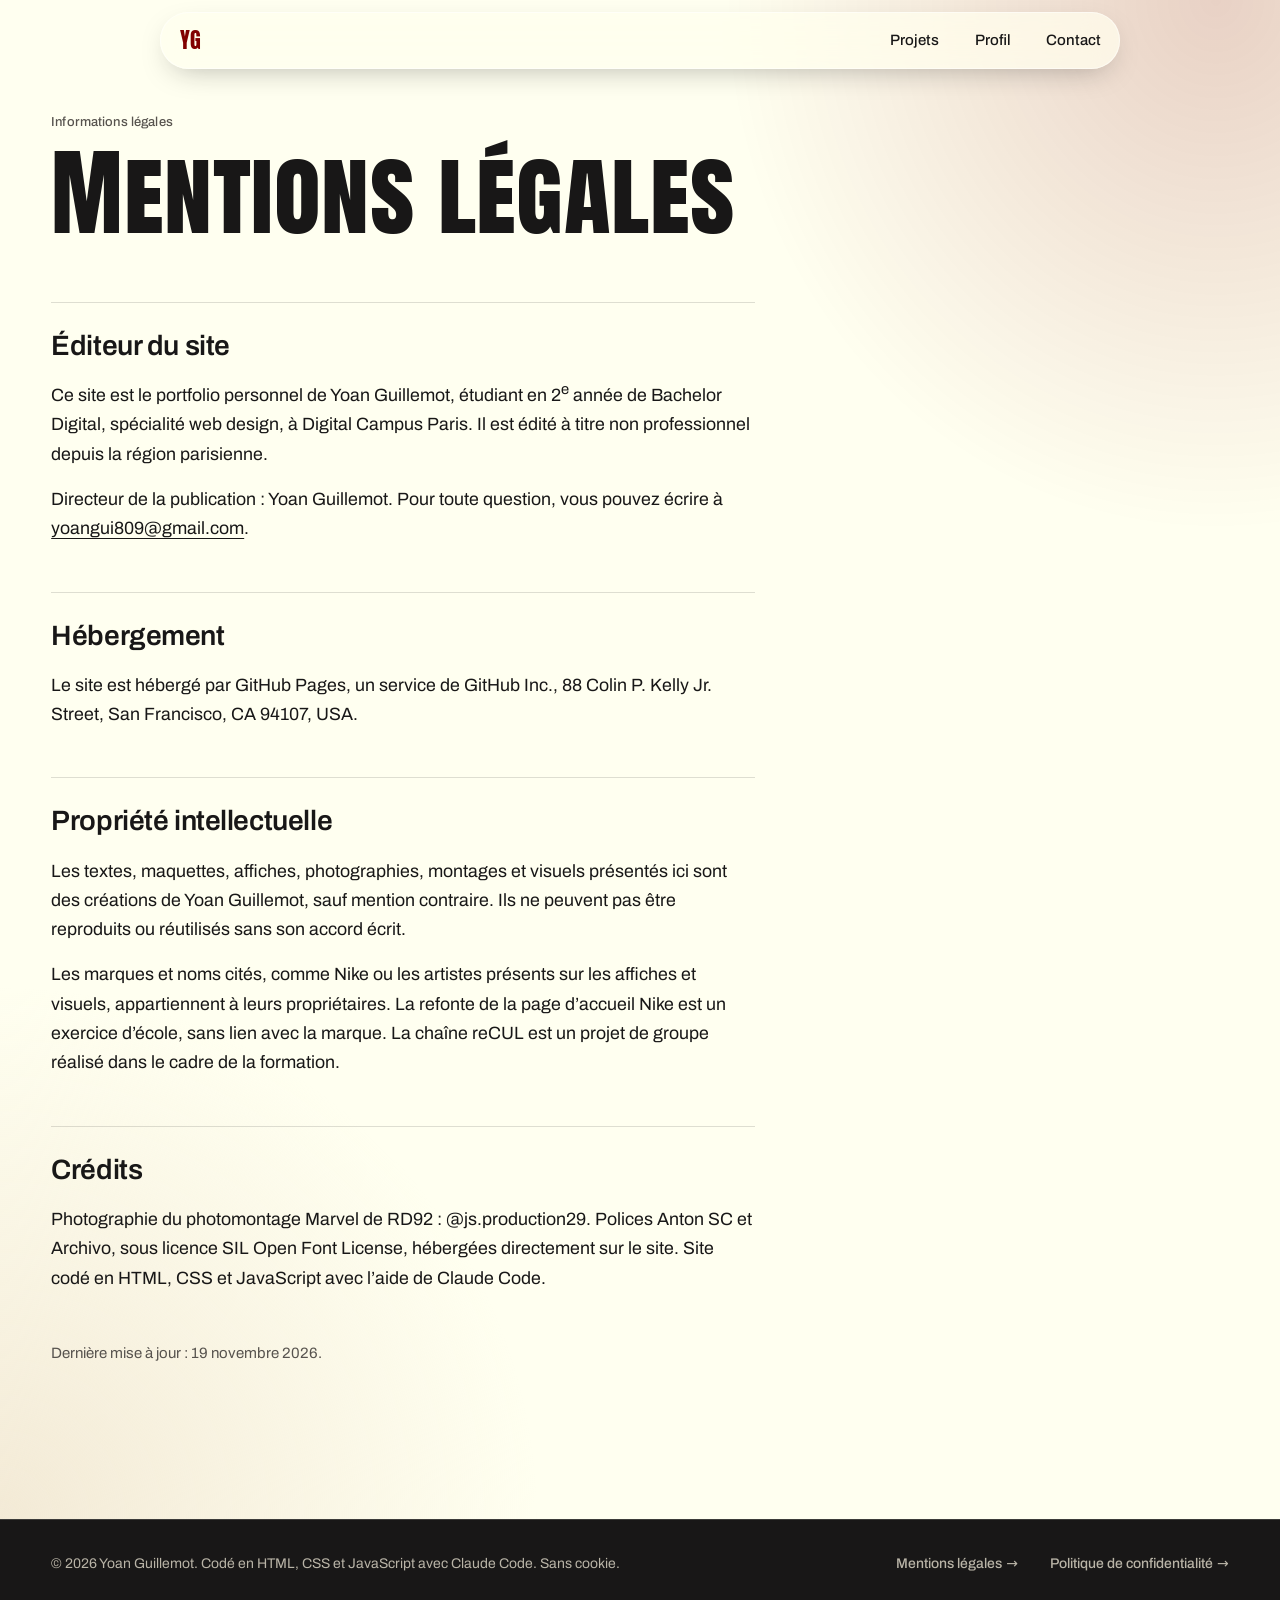
==== commit 4ad89a68: "Mise a jour portfolio" ====
--- a/mentions-legales.html
+++ b/mentions-legales.html
@@ -35,7 +35,7 @@
 
       <h2>Éditeur du site</h2>
       <p>Ce site est le portfolio personnel de Yoan Guillemot, étudiant en 2<sup>e</sup> année de Bachelor Digital, spécialité web design, à Digital Campus Paris. Il est édité à titre non professionnel depuis la région parisienne.</p>
-      <p>Directeur de la publication&nbsp;: Yoan Guillemot. Pour toute question, écris à <a href="mailto:yoangui809@gmail.com">yoangui809@gmail.com</a>.</p>
+      <p>Directeur de la publication&nbsp;: Yoan Guillemot. Pour toute question, vous pouvez écrire à <a href="mailto:yoangui809@gmail.com">yoangui809@gmail.com</a>.</p>
 
       <h2>Hébergement</h2>
       <p>Le site est hébergé par GitHub Pages, un service de GitHub Inc., 88 Colin P. Kelly Jr. Street, San Francisco, CA 94107, USA.</p>
@@ -47,7 +47,7 @@
       <h2>Crédits</h2>
       <p>Photographie du photomontage Marvel de RD92&nbsp;: @js.production29. Polices Anton SC et Archivo, sous licence SIL Open Font License, hébergées directement sur le site. Site codé en HTML, CSS et JavaScript avec l’aide de Claude Code.</p>
 
-      <p class="updated">Dernière mise à jour&nbsp;: 18 novembre 2026.</p>
+      <p class="updated">Dernière mise à jour&nbsp;: 19 novembre 2026.</p>
     </article>
   </main>
 
--- a/style.css
+++ b/style.css
@@ -143,10 +143,10 @@
 .label,
 .timeline time,
 .carousel-hint {
-  font-size: 0.75rem;
-  font-weight: 600;
-  letter-spacing: 0.1em;
-  text-transform: uppercase;
+  font-size: 0.8125rem;
+  font-weight: 500;
+  letter-spacing: 0.01em;
+  font-variant-numeric: tabular-nums;
 }
 
 .site-header {
@@ -321,13 +321,6 @@
   height: 0.5rem;
   border-radius: 50%;
   background: var(--red);
-  animation: pulse 2.4s var(--ease) infinite;
-}
-
-@keyframes pulse {
-  50% {
-    opacity: 0.25;
-  }
 }
 
 .work,
@@ -1063,10 +1056,6 @@
   transform: scale(calc(1.12 - 0.12 * var(--fe, var(--e, 1))));
 }
 
-.js .feature-photo img {
-  transform: scale(calc(1.18 - 0.18 * var(--e, 1)));
-}
-
 .js .track .poster {
   opacity: calc(0.3 + 0.7 * var(--e, 1));
   transform: scale(calc(0.86 + 0.14 * var(--e, 1)));
@@ -1278,7 +1267,6 @@
   .js .stage figure,
   .js .stage figure img,
   .js .portrait img,
-  .js .feature-photo img,
   .js .timeline li,
   .js .facts h3,
   .js .facts dt,
@@ -1487,8 +1475,7 @@
   scroll-snap-align: start;
 }
 
-.set-card h3,
-.panel h3 {
+.set-card h3 {
   font-size: clamp(1.6rem, 1.1rem + 1.8vw, 2.6rem);
   font-weight: 600;
   line-height: 1.05;
@@ -1533,84 +1520,6 @@
   }
 }
 
-.feature {
-  display: grid;
-  margin-top: var(--space);
-}
-
-.feature-photo {
-  grid-area: 1 / 1;
-  position: sticky;
-  top: 0;
-  height: 100svh;
-  padding: 5rem 0 1.25rem;
-}
-
-.feature-photo a {
-  display: block;
-  height: 100%;
-  overflow: hidden;
-  border-radius: 18px;
-  box-shadow: var(--shadow);
-  cursor: zoom-in;
-}
-
-.feature-photo img {
-  width: 100%;
-  height: 100%;
-  object-fit: cover;
-  transition: scale 0.8s var(--ease-out);
-}
-
-.feature-panels {
-  grid-area: 1 / 1;
-  position: relative;
-  z-index: 1;
-  display: grid;
-  gap: 45svh;
-  align-content: start;
-  padding: 70svh clamp(1rem, 4vw, 3.5rem) 30svh;
-}
-
-.panel {
-  display: grid;
-  gap: 0.875rem;
-  width: min(100%, 30rem);
-  padding: clamp(1.25rem, 3vw, 2.25rem);
-  border-radius: 16px;
-  background: rgb(24 23 23 / 0.72);
-  backdrop-filter: blur(18px) saturate(1.3);
-  -webkit-backdrop-filter: blur(18px) saturate(1.3);
-  box-shadow: inset 0 0 0 1px rgb(255 255 255 / 0.1), var(--shadow);
-}
-
-.panel.shots {
-  grid-template-columns: repeat(2, minmax(0, 1fr));
-  gap: 0.75rem;
-  justify-self: end;
-  padding: 0.75rem;
-}
-
-.panel.shots a {
-  display: block;
-  overflow: hidden;
-  border-radius: 8px;
-  cursor: zoom-in;
-}
-
-.panel.shots img {
-  width: 100%;
-  aspect-ratio: 4 / 3;
-  object-fit: cover;
-  transition: scale 0.6s var(--ease-out);
-}
-
-@media (hover: hover) and (pointer: fine) {
-  .feature a:hover img {
-    scale: 1.03;
-  }
-}
-
 @media (max-width: 47.99em) {
   .opening {
     --s: 0.5;
@@ -1663,9 +1572,6 @@
     scroll-snap-type: none;
   }
 
-  .panel.shots {
-    width: min(100%, 34rem);
-  }
 }
 
 .progress {
@@ -1870,10 +1776,6 @@
   transform: translate3d(0, calc((1 - var(--e, 1)) * 2.5rem), 0);
 }
 
-.feature-panels .panel.shots + .panel.shots {
-  justify-self: start;
-}
-
 @media (min-width: 48em) {
   .records {
     grid-template-columns: repeat(3, minmax(0, 1fr));
@@ -2008,7 +1910,7 @@
   margin-top: clamp(8rem, 18vw, 16rem);
 }
 
-#interfaces .stage {
+:is(#interfaces, #direction-artistique) .stage {
   display: grid;
   grid-template-columns: repeat(12, minmax(0, 1fr));
   align-items: start;
@@ -2019,11 +1921,11 @@
   overflow: visible;
 }
 
-.js #interfaces .stage[data-reveal] {
+.js :is(#interfaces, #direction-artistique) .stage[data-reveal] {
   clip-path: none;
 }
 
-#interfaces :where(.stage figure) {
+:is(#interfaces, #direction-artistique) :where(.stage figure) {
   --speed: 14;
   grid-row: 1;
   grid-column: 1 / -1;
@@ -2031,9 +1933,9 @@
   translate: 0 calc((0.5 - var(--pp, 0.5)) * var(--speed) * 1vh + var(--lift, 0px));
 }
 
-#interfaces .stage figure > a,
-#interfaces .browser,
-#interfaces .board > a {
+:is(#interfaces, #direction-artistique) .stage figure > a,
+:is(#interfaces, #direction-artistique) .browser,
+:is(#interfaces, #direction-artistique) .board > a {
   box-shadow:
     0 1px 2px rgb(24 23 23 / 0.06),
     0 8px 16px -6px rgb(24 23 23 / 0.12),
@@ -2057,27 +1959,27 @@
   justify-self: stretch;
 }
 
-#interfaces [data-depth="main"] {
+:is(#interfaces, #direction-artistique) [data-depth="main"] {
   --speed: 12;
   z-index: 1;
 }
 
-#interfaces [data-depth^="back"] {
+:is(#interfaces, #direction-artistique) [data-depth^="back"] {
   --speed: 5;
   z-index: 0;
 }
 
-#interfaces [data-depth^="front"] {
+:is(#interfaces, #direction-artistique) [data-depth^="front"] {
   --speed: 34;
   z-index: 2;
 }
 
-.js #interfaces .stage figure img {
+.js :is(#interfaces, #direction-artistique) .stage figure img {
   transform: scale(calc(1.16 - 0.16 * clamp(0, var(--pp, 1) * 1.8, 1)));
   transform-origin: 50% 40%;
 }
 
-#interfaces .project .head h3 {
+:is(#interfaces, #direction-artistique) .project .head h3 {
   max-width: none;
   font-size: clamp(2.3rem, 1rem + 4.6vw, 6rem);
   line-height: 0.98;
@@ -2085,7 +1987,7 @@
   translate: calc((0.5 - var(--pp, 0.5)) * 9vw) 0;
 }
 
-#interfaces .project .text {
+:is(#interfaces, #direction-artistique) .project .text {
   translate: 0 calc((0.5 - var(--pp, 0.5)) * -10vh);
 }
 
@@ -2122,7 +2024,7 @@
     grid-row: 1;
   }
 
-  #interfaces .project .text {
+  :is(#interfaces, #direction-artistique) .project .text {
     grid-column: 1 / 5;
     grid-row: 2;
     padding-top: 4rem;
@@ -2156,11 +2058,11 @@
     --speed: 10;
   }
 
-  #interfaces .project .head h3 {
+  :is(#interfaces, #direction-artistique) .project .head h3 {
     translate: calc((0.5 - var(--pp, 0.5)) * 6vw) 0;
   }
 
-  #interfaces .project .text {
+  :is(#interfaces, #direction-artistique) .project .text {
     translate: none;
   }
 }
@@ -2168,7 +2070,7 @@
 @media (prefers-reduced-motion: reduce) {
   #interfaces .stage figure,
   #interfaces .project .head h3,
-  #interfaces .project .text {
+  :is(#interfaces, #direction-artistique) .project .text {
     translate: none;
   }
 
@@ -2184,3 +2086,49 @@
 .opening-line {
   letter-spacing: 0.005em;
 }
+
+/* 3x1000: two layered compositions on the dark ground */
+#clip-3x1000 .photo {
+  --r: 14px;
+}
+
+#clip-3x1000 .stage figure > a {
+  box-shadow:
+    0 2px 6px rgb(0 0 0 / 0.35),
+    0 24px 48px -18px rgb(0 0 0 / 0.75),
+    0 60px 100px -40px rgb(0 0 0 / 0.8);
+}
+
+#clip-a [data-depth="main"] { grid-column: 1 / 11; }
+#clip-a [data-depth="back"] { grid-column: 9 / 13; margin-top: -10%; }
+#clip-a [data-depth="front"] { grid-column: 7 / 12; align-self: end; margin-bottom: -14%; }
+#clip-a [data-depth="front-alt"] { grid-column: 1 / 5; align-self: end; margin-bottom: -18%; }
+
+#clip-b [data-depth="main"] { grid-column: 3 / 13; }
+#clip-b [data-depth="back"] { grid-column: 10 / 13; margin-top: -9%; }
+#clip-b [data-depth="back-alt"] { grid-column: 1 / 4; margin-top: 6%; }
+#clip-b [data-depth="front"] { grid-column: 1 / 6; align-self: end; margin-bottom: -12%; }
+#clip-b [data-depth="front-alt"] { grid-column: 8 / 12; align-self: end; margin-bottom: -16%; }
+
+@media (min-width: 64em) {
+  #clip-3x1000 .head {
+    grid-column: 1 / -1;
+  }
+
+  #clip-3x1000 .text {
+    grid-column: 1 / 5;
+    grid-row: 2;
+    padding-top: 4rem;
+  }
+
+  #clip-3x1000 #clip-a {
+    grid-column: 5 / -1;
+    grid-row: 2;
+  }
+
+  #clip-3x1000 #clip-b {
+    grid-column: 1 / 11;
+    grid-row: 3;
+    margin-top: clamp(4rem, 8vw, 8rem);
+  }
+}
